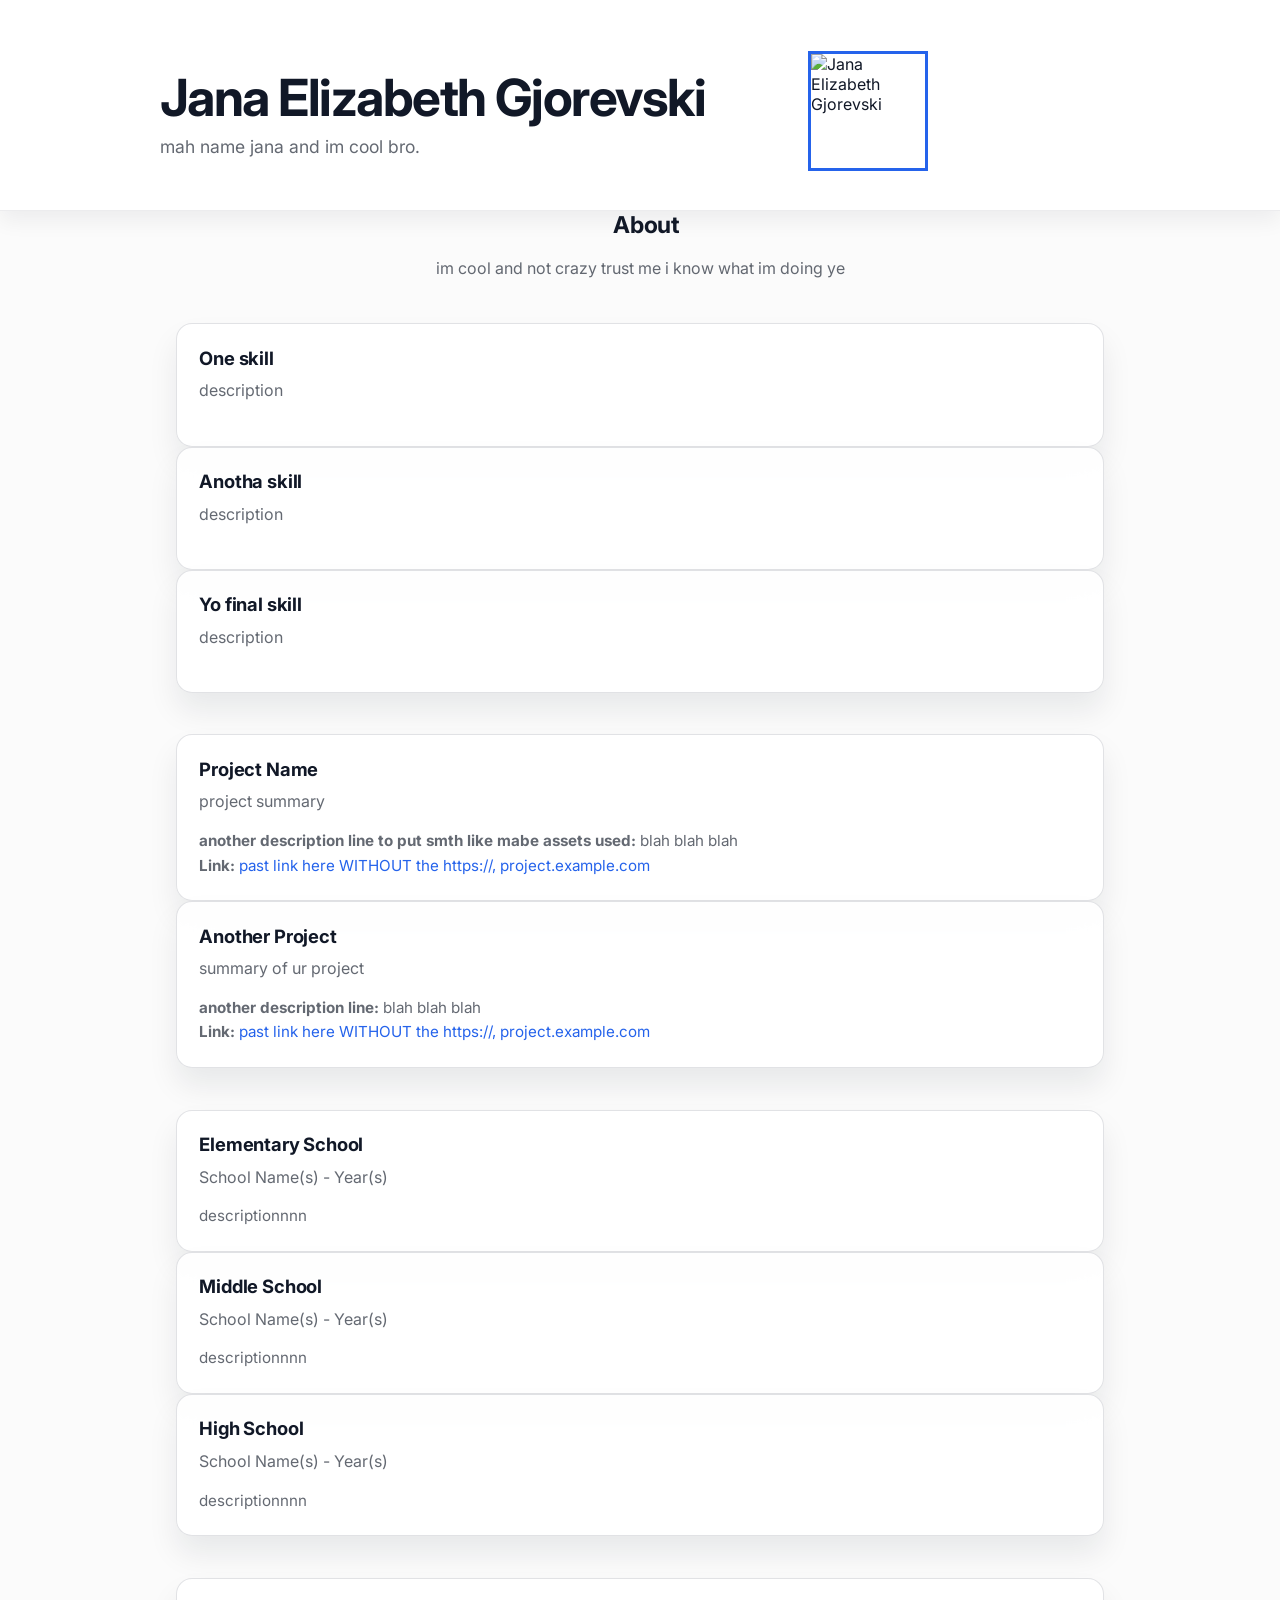
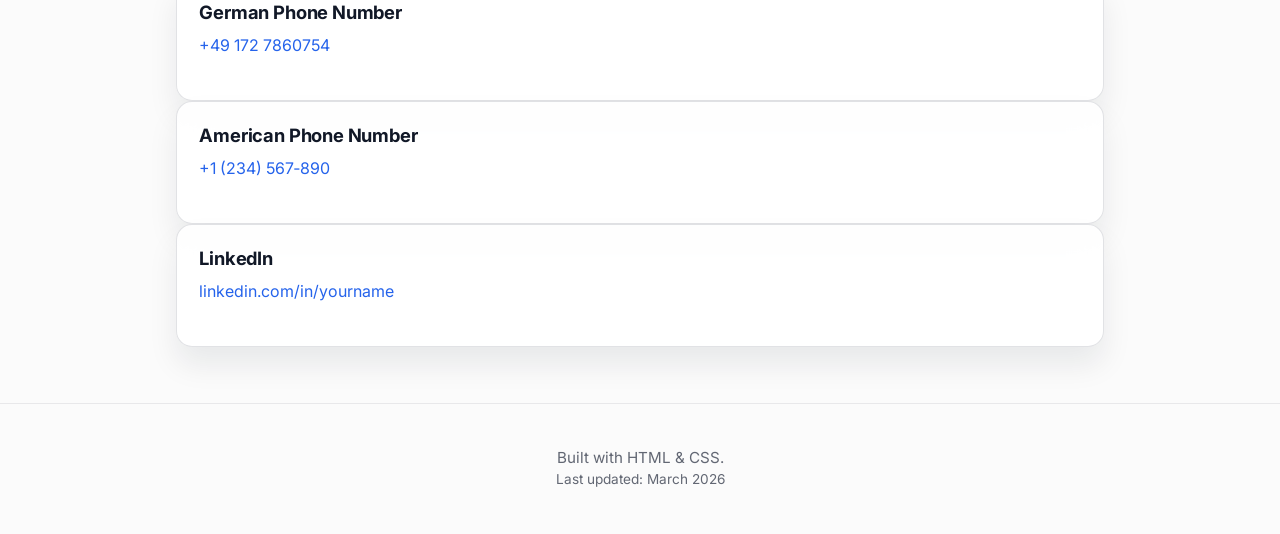
==== index.html @ 2660117d "Update 3" ====
<!DOCTYPE html>
<html lang="en">
  <head>
    <meta charset="utf-8" />
    <meta name="viewport" content="width=device-width, initial-scale=1" />
    <title>Jana Elizabeth Gjorevski — Resume</title>
    <link rel="preconnect" href="https://fonts.googleapis.com" />
    <link rel="preconnect" href="https://fonts.gstatic.com" crossorigin />
    <link
      href="https://fonts.googleapis.com/css2?family=Inter:wght@400;500;600;700&display=swap"
      rel="stylesheet"
    />
    <link rel="stylesheet" href="style.css" />
  </head>

  <body>
    <div id="profile" data-source="information/title-about/index.html"></div>

    <main class="container">

      <section class="section" id="skills">
        <div class="section__header">
          <h2 class="section__title">Skills</h2>
          <a class="section__expand" href="information/skills.html#skills">See all</a>
        </div>
        <div class="card-grid card-grid--preview" data-source="information/skills.html"></div>
      </section>

      <section class="section" id="projects">
        <div class="section__header">
          <h2 class="section__title">Projects</h2>
          <a class="section__expand" href="information/projects.html#projects">See all</a>
        </div>
        <div class="card-grid card-grid--preview" data-source="information/projects.html"></div>
      </section>

      <section class="section" id="education">
        <div class="section__header">
          <h2 class="section__title">Education</h2>
          <a class="section__expand" href="information/education.html#education">See all</a>
        </div>
        <div class="card-grid card-grid--preview" data-source="information/education.html"></div>
      </section>

      <section class="section" id="contact">
        <div class="section__header">
          <h2 class="section__title">Contact</h2>
          <a class="section__expand" href="information/contact.html#contact">See all</a>
        </div>
        <div class="card-grid card-grid--preview" data-source="information/contact.html"></div>
      </section>
    </main>

    
    <footer class="footer">
      <p>
        Built with HTML &amp; CSS. <span class="footer__small">Last updated: March 2026</span>
      </p>
    </footer>

    <script>
      const ALLOWED_SECTIONS = ["profile", "contact", "skills", "projects", "education"];

      function setSectionHtml(sectionId, html) {
        const section = document.getElementById(sectionId);
        if (!section) return;
        section.innerHTML = html;
      }

      async function loadSectionContent(sectionId, sourceFile, selector) {
        try {
          const res = await fetch(sourceFile, { cache: "no-store" });
          if (!res.ok) throw new Error(`HTTP ${res.status}`);
          const text = await res.text();
          const parser = new DOMParser();
          const doc = parser.parseFromString(text, "text/html");
          const sourceNode = doc.querySelector(selector);
          if (!sourceNode) throw new Error(`No element matching ${selector} found in source`);
          setSectionHtml(sectionId, sourceNode.innerHTML);
        } catch (error) {
          setSectionHtml(
            sectionId,
            `<div class="card">
               <p class="card__text">Unable to load ${sectionId} (offline or missing file).</p>
             </div>`
          );
          console.warn("Failed to load section content:", sectionId, error);
        }
      }

      document.addEventListener("DOMContentLoaded", () => {
        // profile (title + about) comes from title-about/index.html
        loadSectionContent("profile", "information/title-about/index.html", "#profile");

        // other sections are card previews
        const sectionSources = {
          contact: "information/contact.html",
          skills: "information/skills.html",
          projects: "information/projects.html",
          education: "information/education.html",
        };

        for (const [section, src] of Object.entries(sectionSources)) {
          const placeholder = document.querySelector(`#${section} .card-grid[data-source]`);
          if (!placeholder) continue;
          loadSectionPreview(section, src);
        }
      });

      async function loadSectionPreview(sectionId, sourceFile) {
        try {
          const res = await fetch(sourceFile, { cache: "no-store" });
          if (!res.ok) throw new Error(`HTTP ${res.status}`);
          const text = await res.text();
          const parser = new DOMParser();
          const doc = parser.parseFromString(text, "text/html");
          const sourceGrid = doc.querySelector(".card-grid");
          if (!sourceGrid) throw new Error("No .card-grid found in source");

          const cards = Array.from(sourceGrid.children).filter((el) => el.matches(".card"));
          const lastThree = cards.slice(-3);
          const html = lastThree.map((card) => card.outerHTML).join("");
          setSectionHtml(sectionId, html);
        } catch (error) {
          setSectionHtml(
            sectionId,
            `<div class="card">
               <p class="card__text">Unable to load ${sectionId} (offline or missing file).</p>
             </div>`
          );
          console.warn("Failed to load section cards:", sectionId, error);
        }
      }
    </script>
  </body>
</html>
---- style.css ----
:root {
  --bg: #fbfbfb;
  --card: rgba(255, 255, 255, 0.9);
  --card-border: rgba(15, 23, 42, 0.12);
  --text: #111827;
  --muted: rgba(17, 24, 39, 0.65);
  --accent: #2563eb;
  --shadow: 0 18px 30px rgba(15, 23, 42, 0.08);
  --radius: 16px;
  --max-width: 960px;
  --font: "Inter", system-ui, -apple-system, BlinkMacSystemFont, "Segoe UI", sans-serif;
}

* {
  box-sizing: border-box;
}

html,
body {
  height: 100%;
  margin: 0;
  font-family: var(--font);
  background: var(--bg);
  color: var(--text);
}

a {
  color: var(--accent);
  text-decoration: none;
}

a:hover {
  text-decoration: underline;
}

header.hero {
  padding: 3.2rem 1.5rem 2.4rem;
  text-align: center;
  background: rgba(255, 255, 255, 0.92);
  border-bottom: 1px solid rgba(15, 23, 42, 0.08);
  box-shadow: 0 10px 20px rgba(15, 23, 42, 0.06);
}

.hero__content {
  max-width: var(--max-width);
  margin: 0 auto;
  display: grid;
  gap: 1.5rem;
  align-items: center;
  grid-template-columns: 1fr auto;
}

.name {
  margin: 0;
  font-size: clamp(2.4rem, 4vw, 3.2rem);
  letter-spacing: -0.03em;
}

.tagline {
  margin: 0.5rem 0 0;
  color: var(--muted);
  font-size: 1.1rem;
  max-width: 46rem;
  margin-inline: auto;
}

.profile-pic {
  width: 120px;
  height: 120px;
  border-radius: 0;
  object-fit: cover;
  border: 3px solid var(--accent);
}

.contact {
  display: flex;
  flex-wrap: wrap;
  justify-content: center;
  gap: 1rem 2.5rem;
  list-style: none;
  padding: 0;
  margin: 1.8rem 0 0;
  font-size: 0.95rem;
  color: var(--muted);
}

.contact li {
  display: flex;
  flex-wrap: wrap;
  gap: 0.25rem;
}

.container {
  width: min(92vw, var(--max-width));
  margin: 2rem auto 3.5rem;
  padding: 0 1rem;
}

.section {
  margin-bottom: 2.6rem;
}

.section__title {
  margin: 0 0 1rem;
  font-size: 1.45rem;
  letter-spacing: -0.01em;
  border-left: 4px solid var(--accent);
  padding-left: 0.8rem;
  color: var(--text);
}

.section__text {
  margin: 0;
  line-height: 1.7;
  color: var(--muted);
  max-width: 64ch;
}

.card-grid {
  display: grid;
  grid-template-columns: repeat(auto-fit, minmax(240px, 1fr));
  gap: 1.2rem;
}

.card {
  border: 1px solid var(--card-border);
  border-radius: var(--radius);
  padding: 1.4rem 1.4rem 1.6rem;
  background: var(--card);
  box-shadow: var(--shadow);
  backdrop-filter: blur(16px);
  transition: transform 200ms ease, box-shadow 200ms ease;
}

.card:hover {
  transform: translateY(-4px);
  box-shadow: 0 30px 40px rgba(0, 0, 0, 0.3);
}

.card__title {
  margin: 0 0 0.6rem;
  font-size: 1.15rem;
  letter-spacing: -0.01em;
}

.card__text {
  margin: 0 0 1rem;
  line-height: 1.6;
  color: var(--muted);
}

.card__meta {
  margin: 0.35rem 0 0;
  font-size: 0.95rem;
  color: var(--muted);
}

.footer {
  text-align: center;
  padding: 1.8rem 1rem 2rem;
  border-top: 1px solid rgba(15, 23, 42, 0.08);
  color: rgba(15, 23, 42, 0.65);
  font-size: 0.95rem;
}

.footer__small {
  display: block;
  margin-top: 0.25rem;
  font-size: 0.85rem;
}

.section__header {
  display: flex;
  flex-wrap: wrap;
  align-items: baseline;
  justify-content: space-between;
  gap: 0.75rem;
  margin-bottom: 1.1rem;
}

.section__expand {
  display: inline-flex;
  align-items: center;
  gap: 0.35rem;
  padding: 0.45rem 0.85rem;
  border-radius: 999px;
  background: rgba(37, 99, 235, 0.12);
  border: 1px solid rgba(37, 99, 235, 0.25);
  font-size: 0.95rem;
  color: rgb(15, 23, 42);
  text-decoration: none;
  transition: background 160ms ease, transform 160ms ease, box-shadow 160ms ease;
}

.section__expand:hover {
  background: rgba(37, 99, 235, 0.18);
  box-shadow: 0 8px 16px rgba(15, 23, 42, 0.08);
  transform: translateY(-1px);
}

.card-grid--preview .card:not(:nth-last-child(-n+3)) {
  display: none;
}

@media (max-width: 580px) {
  .section__header {
    flex-direction: column;
    align-items: flex-start;
  }
}

@media (min-width: 768px) {
  .hero__content {
    grid-template-columns: minmax(0, 2fr) minmax(0, 1fr);
    text-align: left;
  }

  .contact {
    justify-content: flex-end;
  }
}
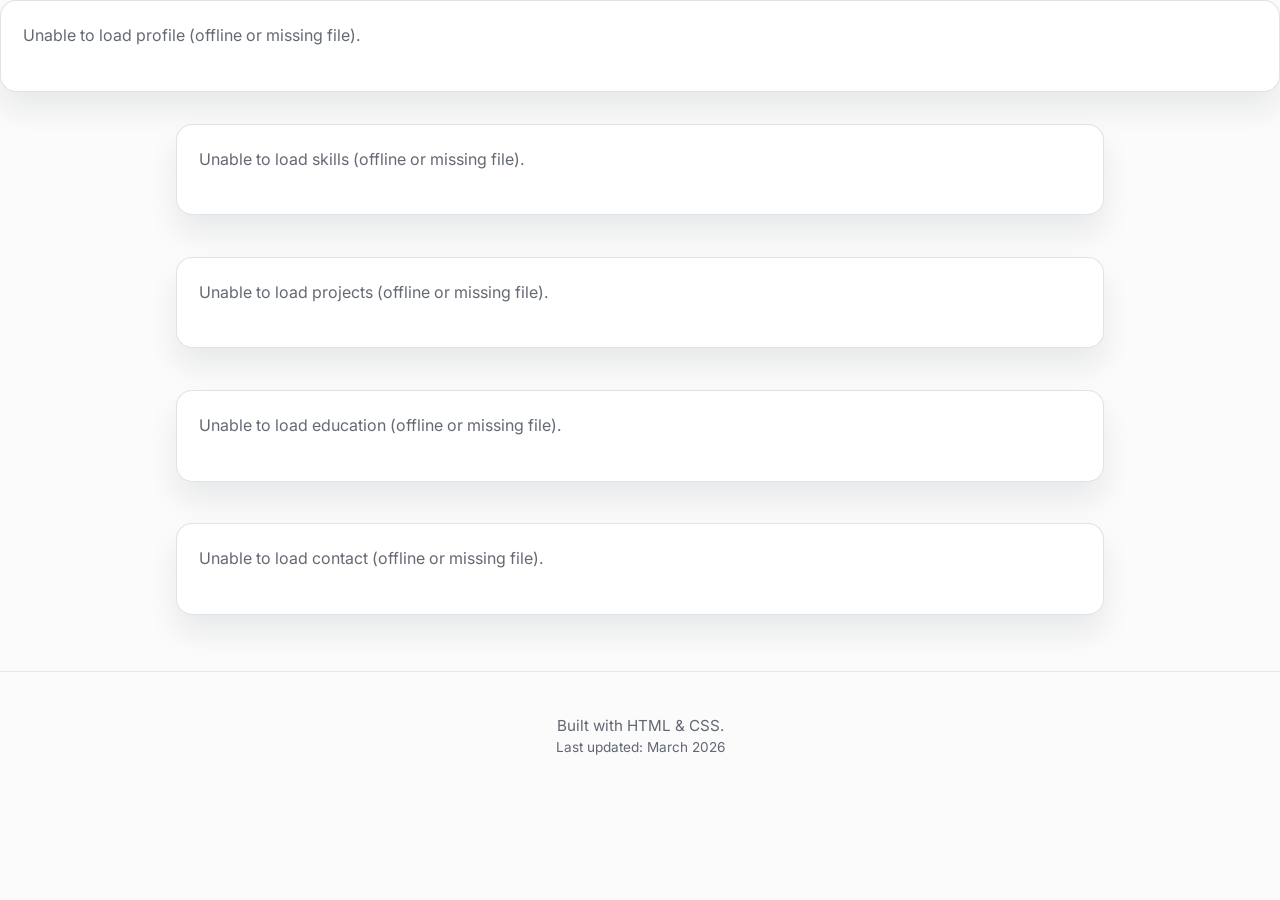
==== commit 56b4e849: "Update 4" ====
--- a/index.html
+++ b/index.html
@@ -10,44 +10,44 @@
       href="https://fonts.googleapis.com/css2?family=Inter:wght@400;500;600;700&display=swap"
       rel="stylesheet"
     />
-    <link rel="stylesheet" href="style.css" />
+    <link rel="stylesheet" href="../style.css" />
   </head>
 
   <body>
-    <div id="profile" data-source="information/title-about/index.html"></div>
+    <div id="profile" data-source="title-about/index.html"></div>
 
     <main class="container">
 
       <section class="section" id="skills">
         <div class="section__header">
           <h2 class="section__title">Skills</h2>
-          <a class="section__expand" href="information/skills.html#skills">See all</a>
+          <a class="section__expand" href="skills.html#skills">See all</a>
         </div>
-        <div class="card-grid card-grid--preview" data-source="information/skills.html"></div>
+        <div class="card-grid card-grid--preview" data-source="skills.html"></div>
       </section>
 
       <section class="section" id="projects">
         <div class="section__header">
           <h2 class="section__title">Projects</h2>
-          <a class="section__expand" href="information/projects.html#projects">See all</a>
+          <a class="section__expand" href="projects.html#projects">See all</a>
         </div>
-        <div class="card-grid card-grid--preview" data-source="information/projects.html"></div>
+        <div class="card-grid card-grid--preview" data-source="projects.html"></div>
       </section>
 
       <section class="section" id="education">
         <div class="section__header">
           <h2 class="section__title">Education</h2>
-          <a class="section__expand" href="information/education.html#education">See all</a>
+          <a class="section__expand" href="education.html#education">See all</a>
         </div>
-        <div class="card-grid card-grid--preview" data-source="information/education.html"></div>
+        <div class="card-grid card-grid--preview" data-source="education.html"></div>
       </section>
 
       <section class="section" id="contact">
         <div class="section__header">
           <h2 class="section__title">Contact</h2>
-          <a class="section__expand" href="information/contact.html#contact">See all</a>
+          <a class="section__expand" href="contact.html#contact">See all</a>
         </div>
-        <div class="card-grid card-grid--preview" data-source="information/contact.html"></div>
+        <div class="card-grid card-grid--preview" data-source="contact.html"></div>
       </section>
     </main>
 
@@ -90,14 +90,14 @@
 
       document.addEventListener("DOMContentLoaded", () => {
         // profile (title + about) comes from title-about/index.html
-        loadSectionContent("profile", "information/title-about/index.html", "#profile");
+        loadSectionContent("profile", "title-about/index.html", "#profile");
 
         // other sections are card previews
         const sectionSources = {
-          contact: "information/contact.html",
-          skills: "information/skills.html",
-          projects: "information/projects.html",
-          education: "information/education.html",
+          contact: "contact.html",
+          skills: "skills.html",
+          projects: "projects.html",
+          education: "education.html",
         };
 
         for (const [section, src] of Object.entries(sectionSources)) {
@@ -133,4 +133,4 @@
       }
     </script>
   </body>
-</html>+</html>
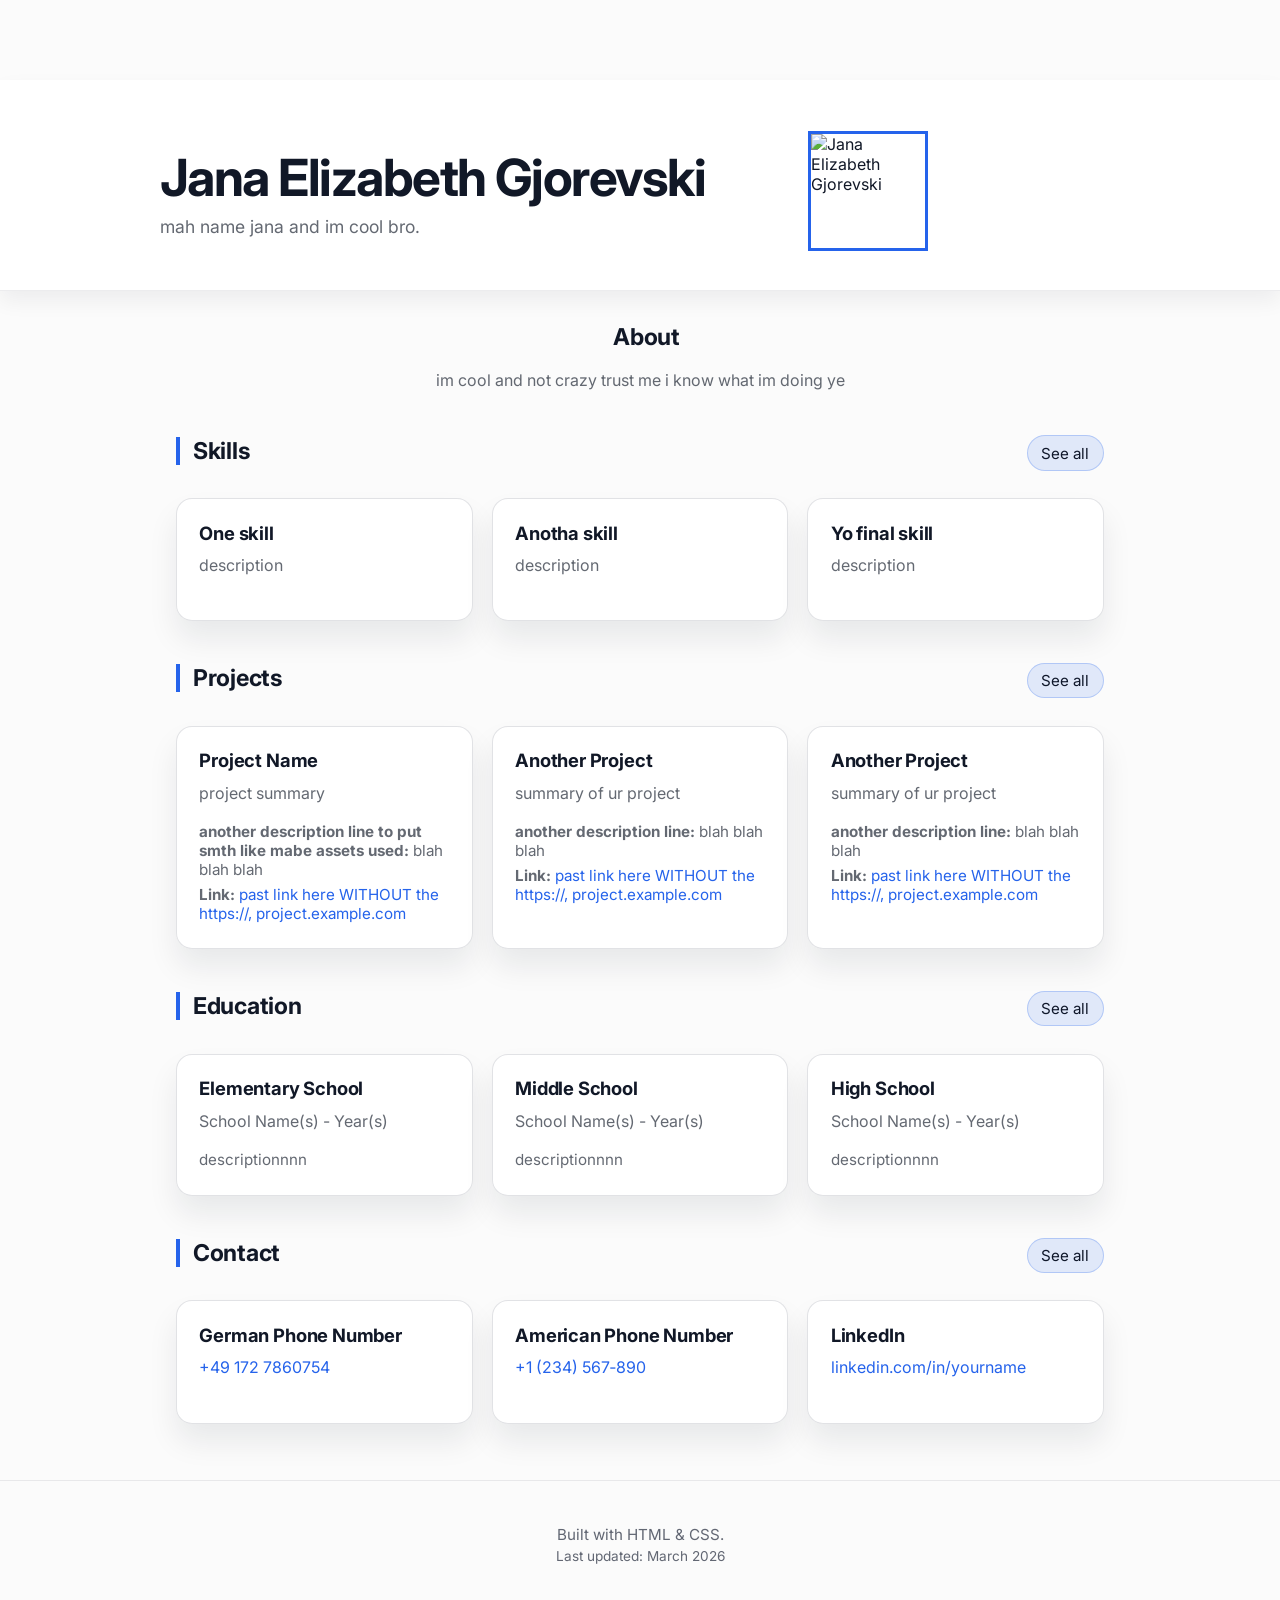
==== commit e75950ec: "Update 5" ====
--- a/index.html
+++ b/index.html
@@ -10,44 +10,45 @@
       href="https://fonts.googleapis.com/css2?family=Inter:wght@400;500;600;700&display=swap"
       rel="stylesheet"
     />
-    <link rel="stylesheet" href="../style.css" />
+    <link rel="stylesheet" href="style.css" />
   </head>
 
   <body>
-    <div id="profile" data-source="title-about/index.html"></div>
+
+    <div id="profile" data-source="information/title-about/index.html" style="margin-top: 5rem;"></div>
 
     <main class="container">
 
       <section class="section" id="skills">
         <div class="section__header">
           <h2 class="section__title">Skills</h2>
-          <a class="section__expand" href="skills.html#skills">See all</a>
+          <a class="section__expand" href="information/skills.html#skills">See all</a>
         </div>
-        <div class="card-grid card-grid--preview" data-source="skills.html"></div>
+        <div class="card-grid card-grid--preview" data-source="information/skills.html"></div>
       </section>
 
       <section class="section" id="projects">
         <div class="section__header">
           <h2 class="section__title">Projects</h2>
-          <a class="section__expand" href="projects.html#projects">See all</a>
+          <a class="section__expand" href="information/projects.html#projects">See all</a>
         </div>
-        <div class="card-grid card-grid--preview" data-source="projects.html"></div>
+        <div class="card-grid card-grid--preview" data-source="information/projects.html"></div>
       </section>
 
       <section class="section" id="education">
         <div class="section__header">
           <h2 class="section__title">Education</h2>
-          <a class="section__expand" href="education.html#education">See all</a>
+          <a class="section__expand" href="information/education.html#education">See all</a>
         </div>
-        <div class="card-grid card-grid--preview" data-source="education.html"></div>
+        <div class="card-grid card-grid--preview" data-source="information/education.html"></div>
       </section>
 
       <section class="section" id="contact">
         <div class="section__header">
           <h2 class="section__title">Contact</h2>
-          <a class="section__expand" href="contact.html#contact">See all</a>
+          <a class="section__expand" href="information/contact.html#contact">See all</a>
         </div>
-        <div class="card-grid card-grid--preview" data-source="contact.html"></div>
+        <div class="card-grid card-grid--preview" data-source="information/contact.html"></div>
       </section>
     </main>
 
@@ -90,14 +91,14 @@
 
       document.addEventListener("DOMContentLoaded", () => {
         // profile (title + about) comes from title-about/index.html
-        loadSectionContent("profile", "title-about/index.html", "#profile");
+        loadSectionContent("profile", "information/title-about/index.html", "#profile");
 
         // other sections are card previews
         const sectionSources = {
-          contact: "contact.html",
-          skills: "skills.html",
-          projects: "projects.html",
-          education: "education.html",
+          contact: "information/contact.html",
+          skills: "information/skills.html",
+          projects: "information/projects.html",
+          education: "information/education.html",
         };
 
         for (const [section, src] of Object.entries(sectionSources)) {
@@ -120,14 +121,13 @@
           const cards = Array.from(sourceGrid.children).filter((el) => el.matches(".card"));
           const lastThree = cards.slice(-3);
           const html = lastThree.map((card) => card.outerHTML).join("");
-          setSectionHtml(sectionId, html);
+          const grid = document.querySelector(`#${sectionId} .card-grid`);
+          if (grid) grid.innerHTML = html;
         } catch (error) {
-          setSectionHtml(
-            sectionId,
-            `<div class="card">
+          const grid = document.querySelector(`#${sectionId} .card-grid`);
+          if (grid) grid.innerHTML = `<div class="card">
                <p class="card__text">Unable to load ${sectionId} (offline or missing file).</p>
-             </div>`
-          );
+             </div>`;
           console.warn("Failed to load section cards:", sectionId, error);
         }
       }
